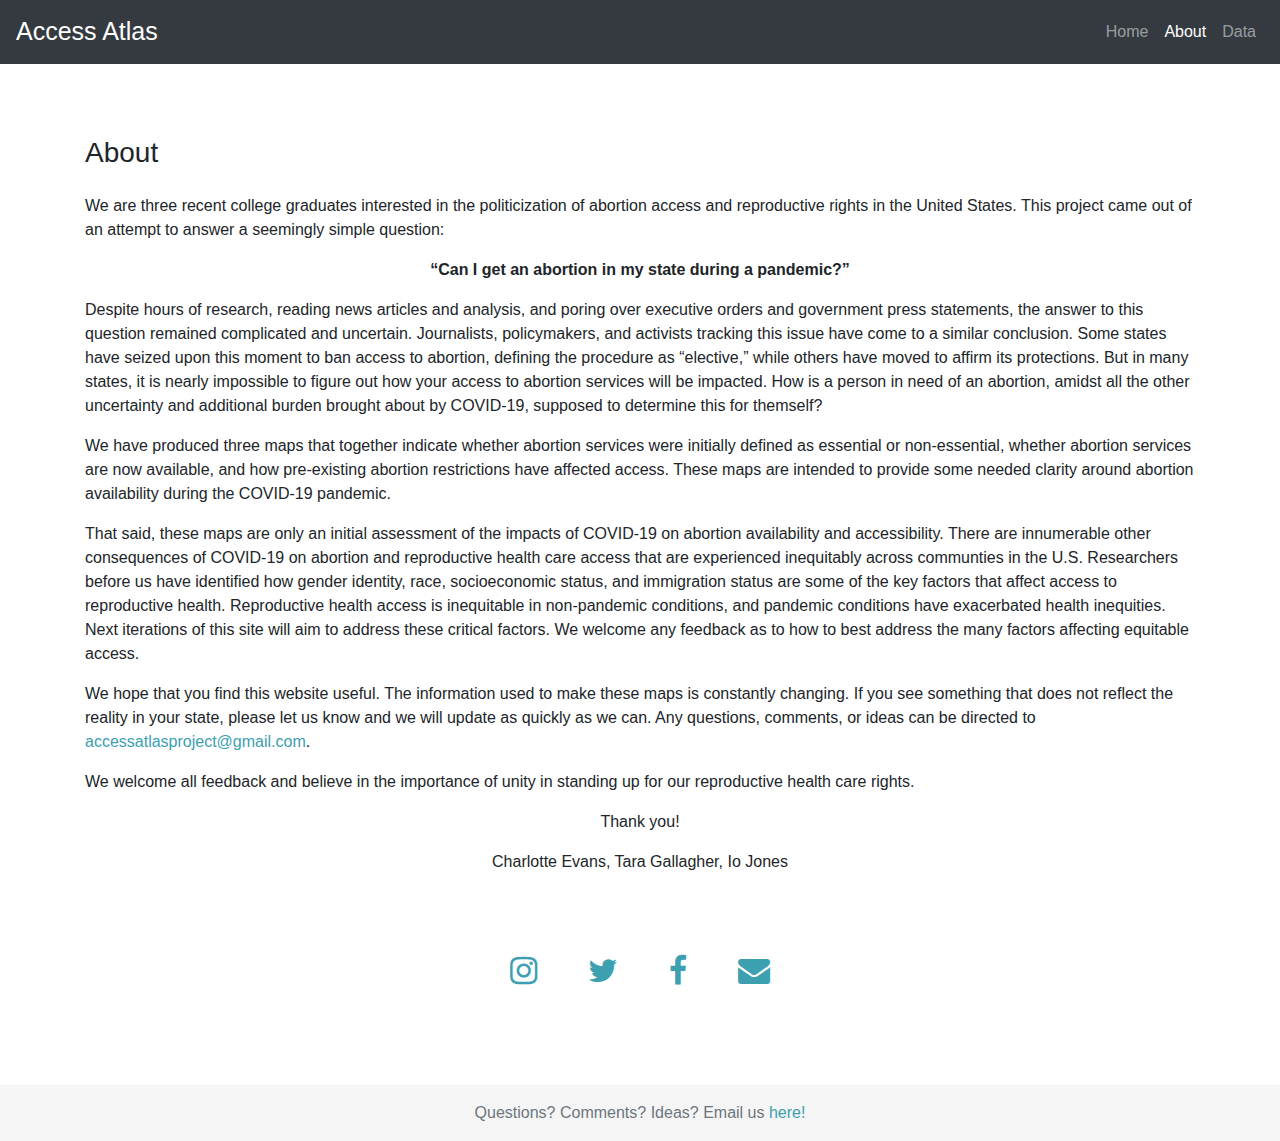
==== about.html @ 569d7be2 "Link new social media pages" ====
<!DOCTYPE html>
<html lang="en">
<head>
            <!-- Required meta tags -->
        <meta charset="utf-8">
        <meta charset="utf8"/>
        <meta name="viewport" content="width=device-width, initial-scale=1, shrink-to-fit=no">

        <!-- Bootstrap CSS -->
        <link rel="stylesheet" href="https://stackpath.bootstrapcdn.com/bootstrap/4.4.1/css/bootstrap.min.css" integrity="sha384-Vkoo8x4CGsO3+Hhxv8T/Q5PaXtkKtu6ug5TOeNV6gBiFeWPGFN9MuhOf23Q9Ifjh" crossorigin="anonymous">

        <!-- Local CSS -->
        <link rel="stylesheet" href="styles.css"/>
        <link rel="shortcut icon" type="image/png" href="favicon.png" />

        <!-- JavaScript -->    
        <script src="https://code.jquery.com/jquery-1.10.2.js"></script>
        <script src="https://code.jquery.com/jquery-3.2.1.slim.min.js" integrity="sha384-KJ3o2DKtIkvYIK3UENzmM7KCkRr/rE9/Qpg6aAZGJwFDMVNA/GpGFF93hXpG5KkN" crossorigin="anonymous"></script>
        <script src="https://cdnjs.cloudflare.com/ajax/libs/popper.js/1.12.9/umd/popper.min.js" integrity="sha384-ApNbgh9B+Y1QKtv3Rn7W3mgPxhU9K/ScQsAP7hUibX39j7fakFPskvXusvfa0b4Q" crossorigin="anonymous"></script>
        <script src="https://maxcdn.bootstrapcdn.com/bootstrap/4.0.0/js/bootstrap.min.js" integrity="sha384-JZR6Spejh4U02d8jOt6vLEHfe/JQGiRRSQQxSfFWpi1MquVdAyjUar5+76PVCmYl" crossorigin="anonymous"></script>

        <!-- Font Awesome Icons -->
        <link rel="stylesheet" href="https://cdnjs.cloudflare.com/ajax/libs/font-awesome/4.7.0/css/font-awesome.min.css">
        <link href="https://maxcdn.bootstrapcdn.com/font-awesome/4.7.0/css/font-awesome.min.css" rel="stylesheet">

        <!-- Favicon -->
        <link rel="apple-touch-icon" sizes="180x180" href="favicon/apple-touch-icon.png">
        <link rel="icon" type="image/png" sizes="32x32" href="favicon/favicon-32x32.png">
        <link rel="icon" type="image/png" sizes="16x16" href="favicon/favicon-16x16.png">
        <link rel="manifest" href="favicon/site.webmanifest">

        <title>Access Atlas - About</title>
</head>

<!-- Fixed navbar -->
<nav class="navbar navbar-expand-md navbar-dark fixed-top bg-dark">
    <a class="navbar-brand" href="index.html"> Access Atlas</a>
  <button class="navbar-toggler" type="button" data-toggle="collapse" data-target="#navbarCollapse" aria-controls="navbarCollapse" aria-expanded="false" aria-label="Toggle navigation">
      <span class="navbar-toggler-icon"></span>
  </button>
  <div class="collapse navbar-collapse" id="navbarCollapse">
      <ul class="navbar-nav ml-auto">   
        <li class="nav-item ">
            <a class="nav-link" href="index.html">Home </a>
        </li>
        <li class="nav-item active">
            <a class="nav-link" href="about.html">About <span class="sr-only">(current)</span> </a>
        </li>
        <li class="nav-item">
            <a class="nav-link" href="data.html">Data</a>
        </li>
      </ul>           
  </div>
  </nav>

<!-- End of fixed navbar -->

<body>
    <main role="main" class="container">
        <h3>About</h3>
        <p>We are three recent college graduates interested in the politicization of abortion access and reproductive rights in the United States. This project came out of an attempt to answer a seemingly simple question:</p>
        <p class="text-center"><strong>“Can I get an abortion in my state during a pandemic?”</strong></p>
        <p>Despite hours of research, reading news articles and analysis, and poring over executive orders and government press statements, the answer to this question remained complicated and uncertain. Journalists, policymakers, and activists tracking this issue have come to a similar conclusion. Some states have seized upon this moment to ban access to abortion, defining the procedure as “elective,” while others have moved to affirm its protections. But in many states, it is nearly impossible to figure out how your access to abortion services will be impacted. How is a person in need of an abortion, amidst all the other uncertainty and additional burden brought about by COVID-19, supposed to determine this for themself?</p>
        <p>We have produced three maps that together indicate whether abortion services were initially defined as essential or non-essential, whether abortion services are now available, and how pre-existing abortion restrictions have affected access. These maps are intended to provide some needed clarity around abortion availability during the COVID-19 pandemic. </p>
        <p>That said, these maps are only an initial assessment of the impacts of COVID-19 on abortion availability and accessibility. There are innumerable other consequences of COVID-19 on abortion and reproductive health care access that are experienced inequitably across communties in the U.S. Researchers before us have identified how gender identity, race, socioeconomic status, and immigration status are some of the key factors that affect access to reproductive health. Reproductive health access is inequitable in non-pandemic conditions, and pandemic conditions have exacerbated health inequities. Next iterations of this site will aim to address these critical factors. We welcome any feedback as to how to best address the many factors affecting equitable access.</p>
        <p>We hope that you find this website useful. The information used to make these maps is constantly changing. If you see something that does not reflect the reality in your state, please let us know and we will update as quickly as we can. Any questions, comments, or ideas can be directed to <a href="mailto: accessatlasproject@gmail.com" >accessatlasproject@gmail.com</a>. </p>
        <p>We welcome all feedback and believe in the importance of unity in standing up for our reproductive health care rights.<p>
        <p class="text-center">Thank you!<p>
        <p class="text-center">Charlotte Evans, Tara Gallagher, Io Jones<p>        
        <br>
        <div class="d-flex justify-content-center">
            <a target="_blank" href="https://www.instagram.com/access.atlas/" class="fa fa-instagram fa-2x abouticons"></a>            
            <a target="_blank" href="https://twitter.com/access_atlas" class="fa fa-twitter fa-2x abouticons"></a>
            <a target="_blank" href="https://www.facebook.com/Access-Atlas-106216761111620/" class="fa fa-facebook fa-2x abouticons"></a>
            <a target="_blank" href="mailto: accessatlasproject@gmail.com" class="fa fa-envelope fa-2x abouticons"></a>
        </div>
    </main>
    <footer class="footer mt-auto py-3">
        <span class="text-muted">Questions? Comments? Ideas? Email us <a href="mailto: accessatlasproject@gmail.com" > here!</a> </span>
    </footer>
</body>
</html>
---- styles.css ----
.navbar {
    width:100%;
    margin: 0;
}

.navbar-brand
{
  font-size: 25px;
}

h3 {
  margin: 4rem 0 1.5rem 0;
}

h5 {
  margin: 1.5rem 0 1.5rem 0;
}

h6 {
  margin: 5px 0 5px 0;
  text-align: center;
}

main {
  padding-top: 4.5rem;
  padding-bottom: 4.5rem;
}

.dot {
  height: 35px;
  width: 35px;
  border-radius: 50%;
  display: inline-block;
  vertical-align: sub;
}

.minidot {
  height: 20px;
  width: 20px;
  border-radius: 50%;
  display: inline-block;
}

.level9 {
  background: #bd0026;
}
.level8 {
  background:#e31a1c;
}
.level7 {
  background:#fc4e2a;
}
.level6 {
background:#fc6d33;
}
.level5 {
background:#fd8d3c;
}
.level4 {
background:#fd9f44;
}
.level3 {
background:#feb24c;
}
.level2 {
background:#fed976;
}
.level1 {
  background:#ffeda0;
}
.level0 {
  background:#e6e6e6;
}
a {
  color: #3ca0b0;
}
a:hover {
  color: #fd9f44;
  text-decoration: none;
}

#map_composite_id { 
    height: 80vh;
    margin: 3rem 0 3rem 0;
}
#map_score1id { 
  height: 50vh;
  margin: 0 0 3rem 0;
}

#map_score2id { 
  height: 50vh;
  margin: 0 0 50px 0;
}

#menu {
  position: relative;
  background: #fff;
  padding: 10px;
  /*font-family: 'Open Sans', sans-serif;*/
}


.info {
    font-size: 18px;
    padding: 6px 8px; 
    background: black;
    background: rgba(255,255,255,0.5);
    box-shadow: 0 0 15px rgba(0,0,0,0.2);
    /* border-radius: 5px; */
    width: 30vh; /* inner box size */
}

.info h4 {
    font-size: 18px;
    margin: 0 0 5px;
    color: #777;
}

.subinfo {
  font-size: 18px;
  padding: 6px 8px; 
  background: black;
  background: rgba(255,255,255,0.5);
  box-shadow: 0 0 15px rgba(0,0,0,0.2);
  /* border-radius: 5px; */
  width: 100%;
}

.subinfo h4 {
  font-size: 20px;
  margin: 0 0 5px;
  color: #777;
}

.legend {
    width: 18vh;
    line-height: 18px;
    color: #555;
    text-align: center;
}

.legend i {
    width: 18px;
    height: 18px;
    float: left;
    margin-right: 8px;
    opacity: 1;
}

  .myaccordion .card {
    border: none;
  }

  .myaccordion .fa {
    margin-right: 1em;
  }

  .myaccordion .card-header {
    border-bottom-color: #EDEFF0;
    background: transparent;
  }
   
  .myaccordion .fa-stack {
    font-size: 18px;
    margin-right: 50px;
  }
   
  .myaccordion .btn {
    font-size: 20px;
    color: black;
    padding: 0;
    margin-left: 0;
    text-align: left;
  }
   
  .myaccordion .btn-link:hover,
  .myaccordion .btn-link:focus {
    text-decoration: none;
  }
   
  .myaccordion li + li {
    margin-top: 10px;
  }

  #topbutton {
    display: none; 
    position: fixed; 
    top: 80px; 
    right: 30px; 
    z-index: 99; 
    border: none; 
    outline: none;
    background-color: #777; 
    opacity: 0.35;
    color: white; 
    cursor: pointer; 
    padding: 5px; 
    /* border-radius: 10px; /* Rounded corners */
    font-size: 18px; 
  }
  
  #topbutton:hover {
    background-color: #333; /* Add a dark-grey background on hover */
  }

  .horiz-scroll {
    overflow: auto;
    overflow-y: hidden;
    /* white-space: nowrap; */
  }
  .about-container {
    margin: 0 6rem 0 6rem;
    justify-content: center;
   } 

  iframe {
    width: 100%; /* It should not be 100% */
    height: 500px;
    margin-left: auto;   /* Automatic margin from left */
    margin-right: auto; /* Automatic margin from right */
    justify-content: center;
   } 

   .abouticons {
    text-decoration: none;
    margin: 2vw;
  }

  .footer {
    background-color: #f5f5f5;
    width: 100% !important;
    margin: 0;
    text-align: center;
  }
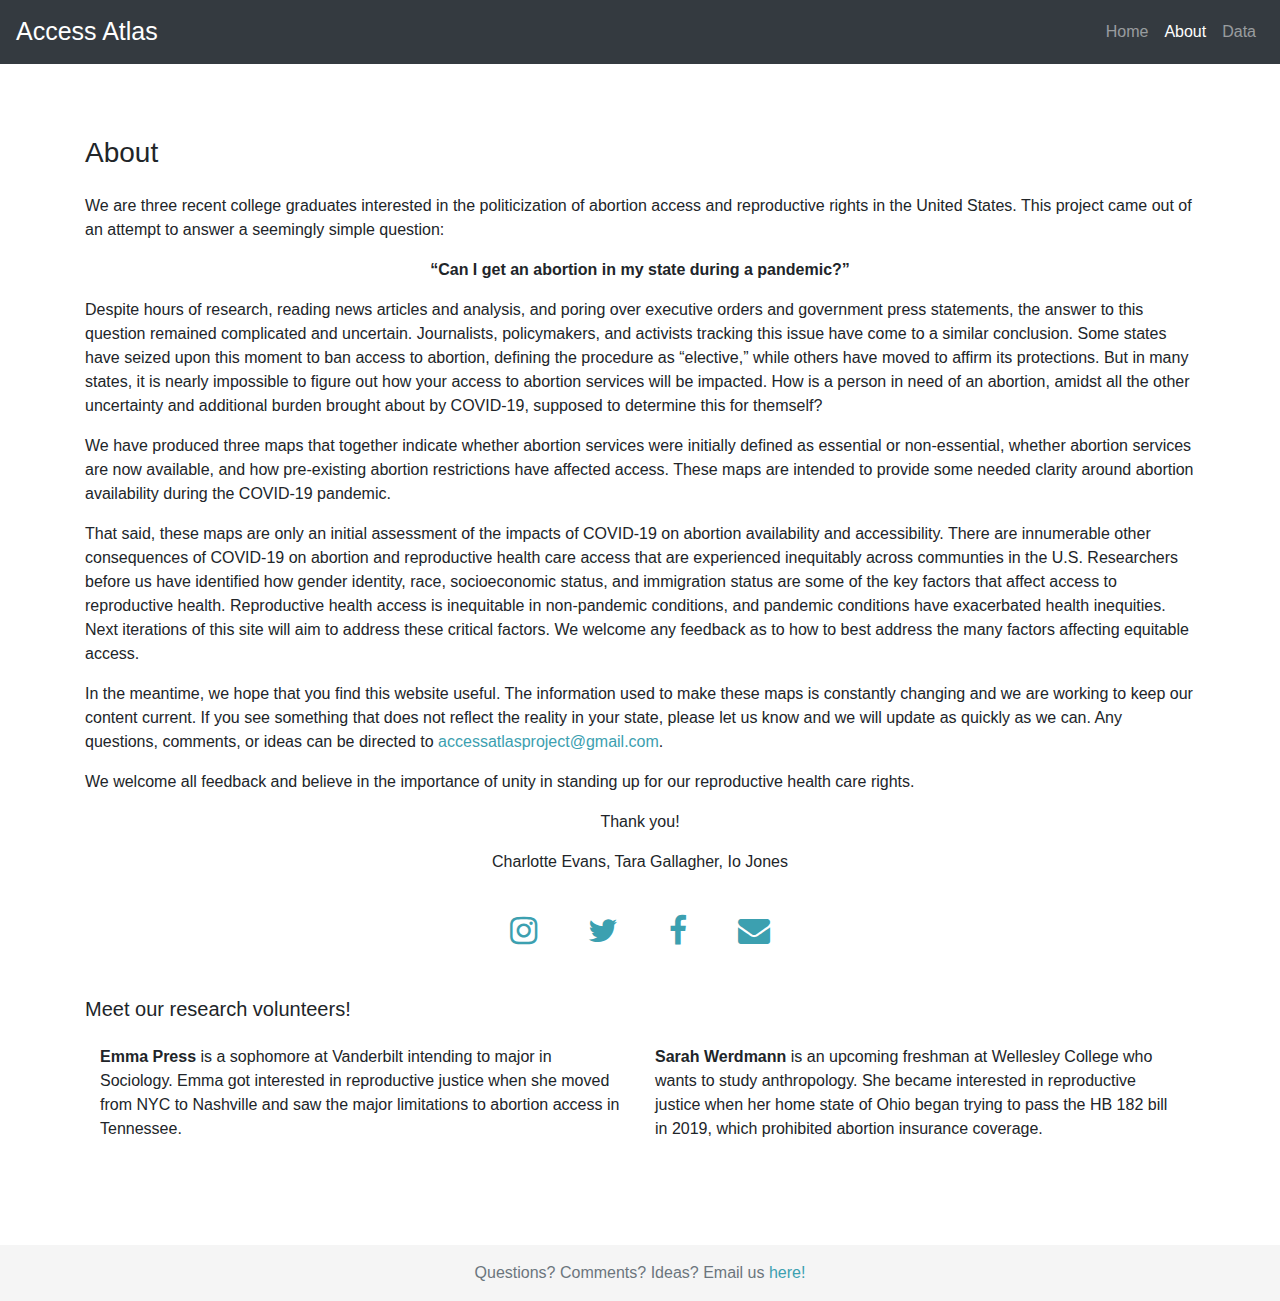
==== commit 42ddd638: "July 13 edits plus volunteer info" ====
--- a/about.html
+++ b/about.html
@@ -63,17 +63,28 @@
         <p>Despite hours of research, reading news articles and analysis, and poring over executive orders and government press statements, the answer to this question remained complicated and uncertain. Journalists, policymakers, and activists tracking this issue have come to a similar conclusion. Some states have seized upon this moment to ban access to abortion, defining the procedure as “elective,” while others have moved to affirm its protections. But in many states, it is nearly impossible to figure out how your access to abortion services will be impacted. How is a person in need of an abortion, amidst all the other uncertainty and additional burden brought about by COVID-19, supposed to determine this for themself?</p>
         <p>We have produced three maps that together indicate whether abortion services were initially defined as essential or non-essential, whether abortion services are now available, and how pre-existing abortion restrictions have affected access. These maps are intended to provide some needed clarity around abortion availability during the COVID-19 pandemic. </p>
         <p>That said, these maps are only an initial assessment of the impacts of COVID-19 on abortion availability and accessibility. There are innumerable other consequences of COVID-19 on abortion and reproductive health care access that are experienced inequitably across communties in the U.S. Researchers before us have identified how gender identity, race, socioeconomic status, and immigration status are some of the key factors that affect access to reproductive health. Reproductive health access is inequitable in non-pandemic conditions, and pandemic conditions have exacerbated health inequities. Next iterations of this site will aim to address these critical factors. We welcome any feedback as to how to best address the many factors affecting equitable access.</p>
-        <p>We hope that you find this website useful. The information used to make these maps is constantly changing. If you see something that does not reflect the reality in your state, please let us know and we will update as quickly as we can. Any questions, comments, or ideas can be directed to <a href="mailto: accessatlasproject@gmail.com" >accessatlasproject@gmail.com</a>. </p>
+        <p>In the meantime, we hope that you find this website useful. The information used to make these maps is constantly changing and we are working to keep our content current. If you see something that does not reflect the reality in your state, please let us know and we will update as quickly as we can. Any questions, comments, or ideas can be directed to <a href="mailto: accessatlasproject@gmail.com" >accessatlasproject@gmail.com</a>. </p>
         <p>We welcome all feedback and believe in the importance of unity in standing up for our reproductive health care rights.<p>
         <p class="text-center">Thank you!<p>
         <p class="text-center">Charlotte Evans, Tara Gallagher, Io Jones<p>        
-        <br>
         <div class="d-flex justify-content-center">
             <a target="_blank" href="https://www.instagram.com/access.atlas/" class="fa fa-instagram fa-2x abouticons"></a>            
             <a target="_blank" href="https://twitter.com/access_atlas" class="fa fa-twitter fa-2x abouticons"></a>
             <a target="_blank" href="https://www.facebook.com/Access-Atlas-106216761111620/" class="fa fa-facebook fa-2x abouticons"></a>
             <a target="_blank" href="mailto: accessatlasproject@gmail.com" class="fa fa-envelope fa-2x abouticons"></a>
         </div>
+        <h5>Meet our research volunteers!</h5>
+        <div class="container">
+            <div class="row">
+              <div class="col">
+                <p><strong>Emma Press</strong> is a sophomore at Vanderbilt intending to major in Sociology. Emma got interested in reproductive justice when she moved from NYC to Nashville and saw the major limitations to abortion access in Tennessee.</p>
+              </div>
+              <div class="col">
+                <p><strong>Sarah Werdmann</strong> is an upcoming freshman at Wellesley College who wants to study anthropology. She became interested in reproductive justice when her home state of Ohio began trying to pass the HB 182 bill in 2019, which prohibited abortion insurance coverage.</p>
+              </div>
+            </div>
+        </div>
+        <p></p>
     </main>
     <footer class="footer mt-auto py-3">
         <span class="text-muted">Questions? Comments? Ideas? Email us <a href="mailto: accessatlasproject@gmail.com" > here!</a> </span>
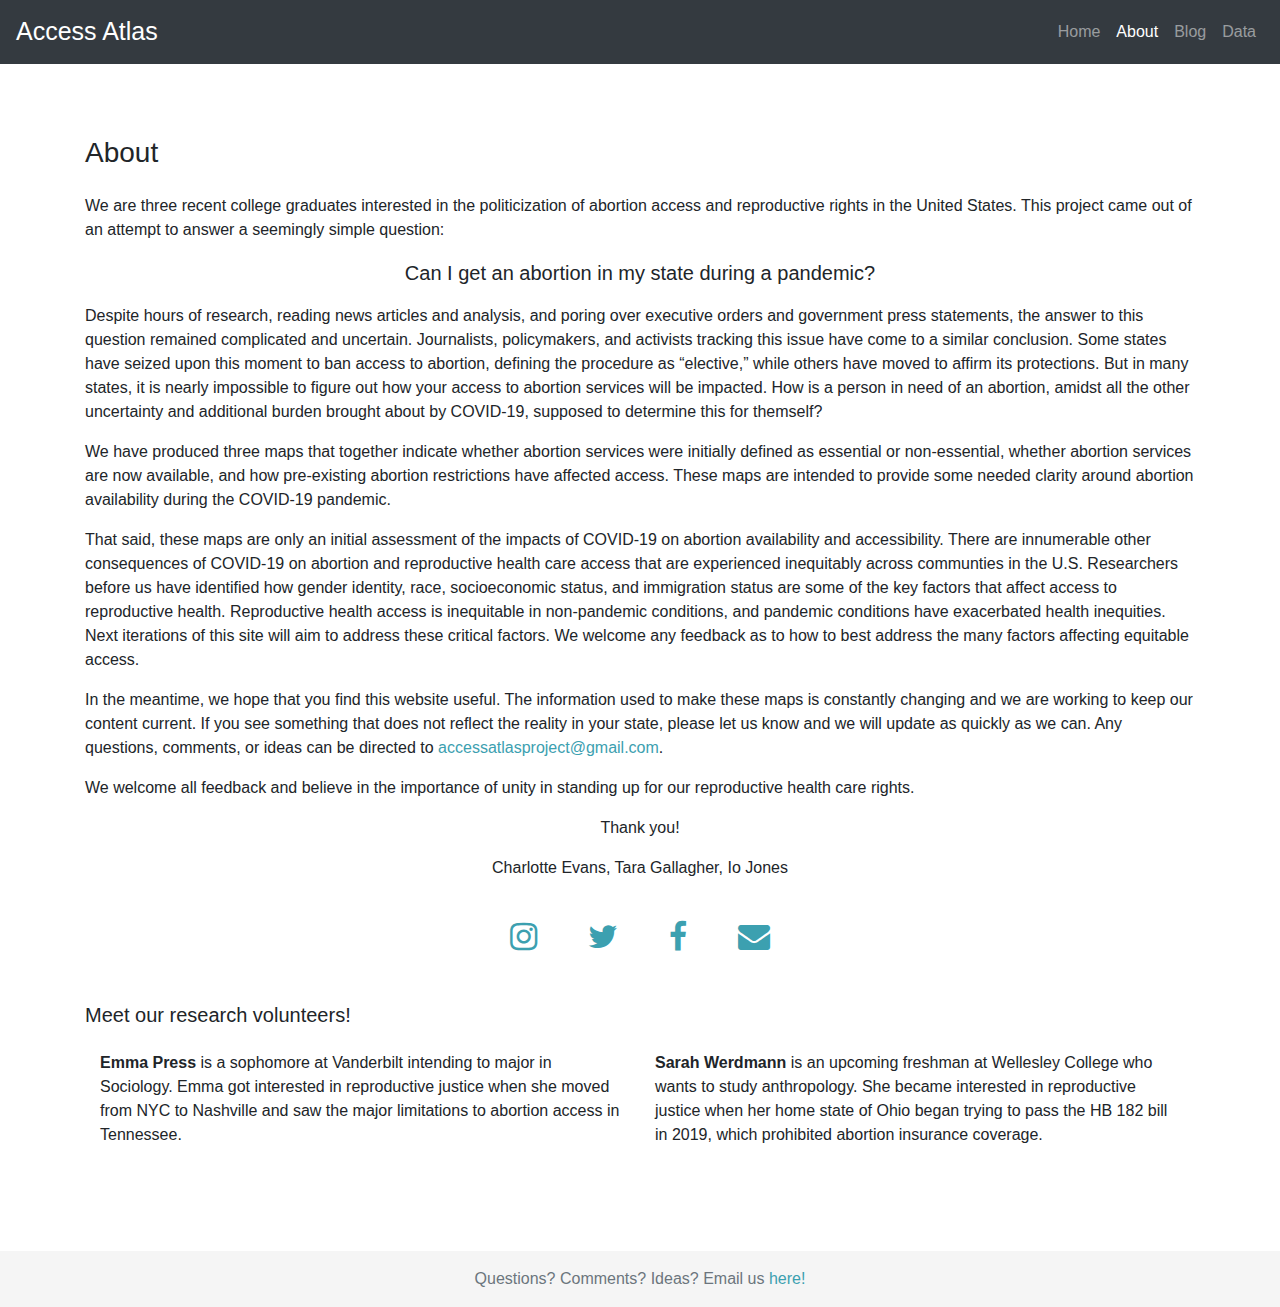
==== commit 613fa82e: "BLOG INIT YAHOOOO" ====
--- a/about.html
+++ b/about.html
@@ -47,6 +47,9 @@
             <a class="nav-link" href="about.html">About <span class="sr-only">(current)</span> </a>
         </li>
         <li class="nav-item">
+            <a class="nav-link" href="blog.html">Blog</a>
+         </li>
+        <li class="nav-item">
             <a class="nav-link" href="data.html">Data</a>
         </li>
       </ul>           
@@ -59,7 +62,9 @@
     <main role="main" class="container">
         <h3>About</h3>
         <p>We are three recent college graduates interested in the politicization of abortion access and reproductive rights in the United States. This project came out of an attempt to answer a seemingly simple question:</p>
-        <p class="text-center"><strong>“Can I get an abortion in my state during a pandemic?”</strong></p>
+        <blockquote class="blockquote text-center">
+            <p class="mb-0">Can I get an abortion in my state during a pandemic?</p>
+          </blockquote>
         <p>Despite hours of research, reading news articles and analysis, and poring over executive orders and government press statements, the answer to this question remained complicated and uncertain. Journalists, policymakers, and activists tracking this issue have come to a similar conclusion. Some states have seized upon this moment to ban access to abortion, defining the procedure as “elective,” while others have moved to affirm its protections. But in many states, it is nearly impossible to figure out how your access to abortion services will be impacted. How is a person in need of an abortion, amidst all the other uncertainty and additional burden brought about by COVID-19, supposed to determine this for themself?</p>
         <p>We have produced three maps that together indicate whether abortion services were initially defined as essential or non-essential, whether abortion services are now available, and how pre-existing abortion restrictions have affected access. These maps are intended to provide some needed clarity around abortion availability during the COVID-19 pandemic. </p>
         <p>That said, these maps are only an initial assessment of the impacts of COVID-19 on abortion availability and accessibility. There are innumerable other consequences of COVID-19 on abortion and reproductive health care access that are experienced inequitably across communties in the U.S. Researchers before us have identified how gender identity, race, socioeconomic status, and immigration status are some of the key factors that affect access to reproductive health. Reproductive health access is inequitable in non-pandemic conditions, and pandemic conditions have exacerbated health inequities. Next iterations of this site will aim to address these critical factors. We welcome any feedback as to how to best address the many factors affecting equitable access.</p>
--- a/styles.css
+++ b/styles.css
@@ -114,7 +114,7 @@
 .info h4 {
     font-size: 18px;
     margin: 0 0 5px;
-    color: #777;
+    color: black;
 }
 
 .subinfo {
@@ -130,13 +130,14 @@
 .subinfo h4 {
   font-size: 20px;
   margin: 0 0 5px;
-  color: #777;
+  color: black;
 }
 
 .legend {
     width: 18vh;
     line-height: 18px;
-    color: #555;
+    /* color: #555; */
+    color: black;
     text-align: center;
 }
 
@@ -234,3 +235,22 @@
     text-align: center;
   }
 
+/*
+ * Blog posts
+ */
+.blog-post {
+  margin-bottom: 4rem;
+}
+.blog-post-title {
+  margin-bottom: .25rem;
+  font-size: 2.0rem;
+}
+.blog-post-meta {
+  margin-bottom: 1.25rem;
+  color: #999;
+}
+
+html {
+  scroll-behavior: smooth;
+}
+
